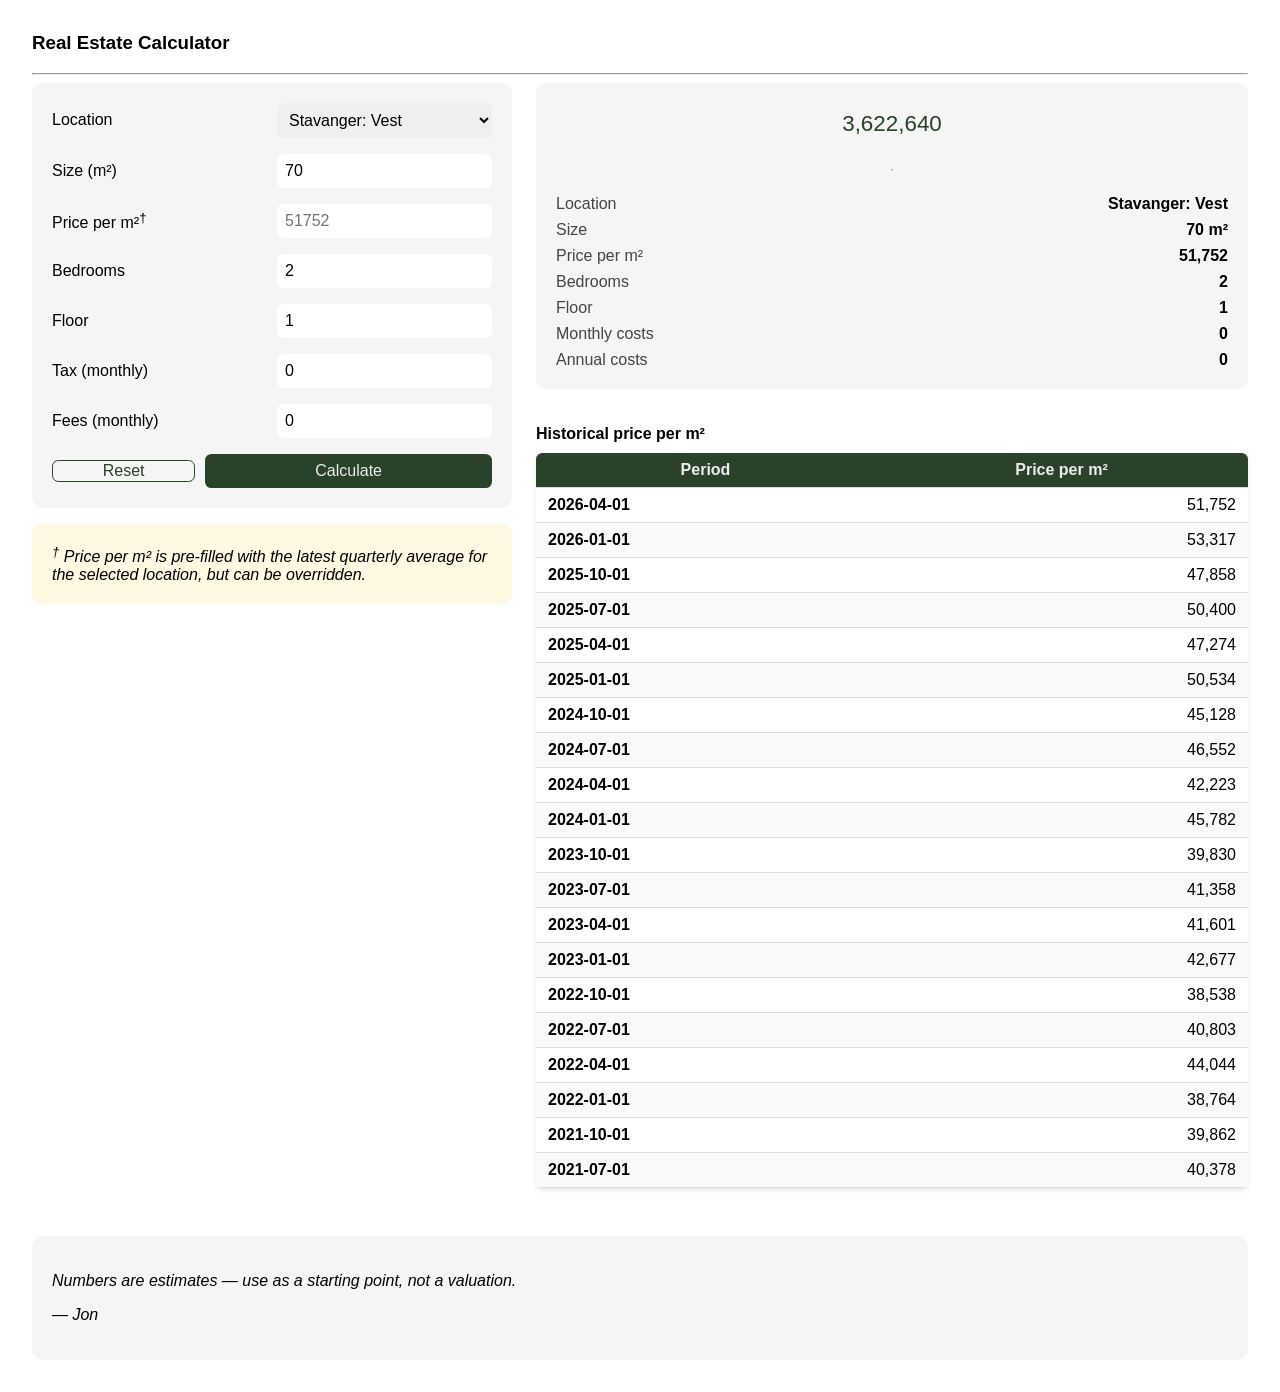
==== apartment-calculator/index.html @ 02e73a8b "apartment calculator init" ====
<!doctype html>
<html lang="en">
    <head>
        <meta charset="UTF-8" />
        <meta name="viewport" content="width=device-width, initial-scale=1.0" />
        <title>Real Estate Calculator</title>
        <link href="../shared/theme.css" rel="stylesheet" />
        <link href="styles.css" rel="stylesheet" />
    </head>
    <body>
        <main>
            <h3>Real Estate Calculator</h3>
            <hr />
            <div class="layout">
                <aside>
                    <form id="apartment-form" class="card">
                        <section>
                            <label for="location">Location</label>
                            <select name="location" id="location" required>
                                <option value="">Select</option>
                            </select>
                        </section>
                        <section>
                            <label for="sqm">Size (m&sup2;)</label>
                            <input
                                type="number"
                                step="any"
                                name="sqm"
                                id="sqm"
                                value="70"
                                required
                            />
                        </section>
                        <section>
                            <label for="price-per-sqm">
                                Price per m&sup2;<sup>&dagger;</sup>
                            </label>
                            <input
                                type="number"
                                step="any"
                                name="price-per-sqm"
                                id="price-per-sqm"
                            />
                        </section>
                        <section>
                            <label for="bedrooms">Bedrooms</label>
                            <input
                                type="number"
                                step="1"
                                min="0"
                                name="bedrooms"
                                id="bedrooms"
                                value="2"
                            />
                        </section>
                        <section>
                            <label for="floor">Floor</label>
                            <input
                                type="number"
                                step="1"
                                name="floor"
                                id="floor"
                                value="1"
                            />
                        </section>
                        <section>
                            <label for="tax-monthly">Tax (monthly)</label>
                            <input
                                type="number"
                                step="any"
                                min="0"
                                name="tax-monthly"
                                id="tax-monthly"
                                value="0"
                            />
                        </section>
                        <section>
                            <label for="fees-monthly">Fees (monthly)</label>
                            <input
                                type="number"
                                step="any"
                                min="0"
                                name="fees-monthly"
                                id="fees-monthly"
                                value="0"
                            />
                        </section>
                        <section class="form-handles">
                            <button class="transparent" id="btn-reset">Reset</button>
                            <button class="primary" id="btn-calculate">Calculate</button>
                        </section>
                    </form>
                    <div class="card note">
                        <em>
                            <sup>&dagger;</sup> Price per m&sup2; is
                            pre-filled with the latest quarterly average for
                            the selected location, but can be overridden.
                        </em>
                    </div>
                </aside>
                <aside>
                    <div class="card">
                        <div class="result-headline">
                            <span data-slot="apartment-value">&mdash;</span>
                        </div>
                        <hr />
                        <div class="result-grid">
                            <strong>Location</strong>
                            <span data-slot="location">&mdash;</span>
                            <strong>Size</strong>
                            <span data-slot="sqm">&mdash;</span>
                            <strong>Price per m&sup2;</strong>
                            <span data-slot="price-per-sqm">&mdash;</span>
                            <strong>Bedrooms</strong>
                            <span data-slot="bedrooms">&mdash;</span>
                            <strong>Floor</strong>
                            <span data-slot="floor">&mdash;</span>
                            <strong>Monthly costs</strong>
                            <span data-slot="monthly-costs">&mdash;</span>
                            <strong>Annual costs</strong>
                            <span data-slot="annual-costs">&mdash;</span>
                        </div>
                    </div>
                    <section>
                        <h4>Historical price per m&sup2;</h4>
                        <table id="history-table">
                            <thead>
                                <tr>
                                    <th>Period</th>
                                    <th>Price per m&sup2;</th>
                                </tr>
                            </thead>
                            <tbody></tbody>
                        </table>
                    </section>
                </aside>
            </div>
            <footer class="card">
                <cite>
                    <p>Numbers are estimates &mdash; use as a starting point, not a valuation.</p>
                    <p>&mdash; Jon</p>
                </cite>
            </footer>
        </main>
    </body>
    <script type="module" src="scripts/main.js"></script>
</html>
---- shared/theme.css ----
:root {
    --color-primary: #2a4229;
    --color-primary-hover: #3a5a39;
    --color-text-inversed: #ececec;
    --color-text-muted: #444;
    
    --color-card-background: #f5f5f5;
    --color-note-background: #fff8e3;

    --color-table-background: #f9f9f9;
    --color-table-border: #ddd;
    --color-table-gradient-1: #4a90c8;
    --color-table-gradient-2: #cfe2f3;
    --color-table-gradient-3: #f4cccc;
    --color-table-gradient-4: #cc4c4c;
}

body {
    margin: 2rem;
}

a:has(button) {
    text-decoration: none;
}

select,
table,
body,
input,
button {
    font-family: sans-serif;
    font-size: 1rem;
    border-radius: 0.4rem;
}
button.primary {
    background-color: var(--color-primary);
    color: var(--color-text-inversed);
    border: none;
    padding: 0.5rem 1rem;
    cursor: pointer;
    transition: background-color 0.2s ease;
}
button.primary:hover {
    background-color: var(--color-primary-hover);
}

button.transparent {
    background-color: transparent;
    color: var(--color-primary);
    border: 1px solid var(--color-primary);
}

button.transparent:hover {
    background-color: var(--color-primary);
    color: var(--color-text-inversed);
}

main {
    width: min(100%, 1400px);
    margin: auto;
}

.flex-col,
.flex-row {
    display: flex;
    gap: 4px;
    align-items: center;
}

.flex-col {
    flex-direction: column;
    align-items: stretch;
}

.card {
    background-color: var(--color-card-background);
    padding: 20px;
    display: flex;
    flex-direction: column;
    gap: 1rem;
    border-radius: 0.7rem;
}
---- apartment-calculator/styles.css ----
.layout {
    display: grid;
    grid-template-columns: 480px 1fr;
    gap: 24px;
    align-items: start;
}

.layout > aside {
    position: sticky;
    top: 12px;
    display: flex;
    flex-direction: column;
    gap: 1rem;
}

@media (max-width: 900px) {
    .layout {
        grid-template-columns: 1fr;
    }
    .layout > aside {
        position: static;
    }
}

form hr {
    margin: 1rem 0;
}

.form-handles {
    display: grid;
    grid-template-columns: 1fr 2fr;
}

form section {
    display: grid;
    grid-template-columns: 1fr 1fr;
    gap: 10px;
    align-items: center;
}

select,
input {
    padding: 0.5rem;
    border-radius: 0.4rem;
    border: none;
    font-family: sans-serif;
    font-size: 1rem;
    min-width: 0;
}
select:focus,
input:focus {
    outline: 2px solid var(--color-primary);
}

h4 {
    margin: 20px 0 10px;
}

.result-grid {
    display: grid;
    grid-template-columns: 1fr auto;
    gap: 8px 16px;
}
.result-grid strong {
    color: var(--color-text-muted);
    font-weight: normal;
}
.result-grid span {
    text-align: right;
    font-family: sans-serif;
    font-weight: bold;
}

.result-headline {
    font-size: 1.4rem;
    color: var(--color-primary);
    text-align: center;
    padding: 8px 0;
}

table {
    width: 100%;
    border-collapse: collapse;
    box-shadow: 0 2px 4px rgba(0, 0, 0, 0.1);
    overflow: hidden;
}

th,
td {
    padding: 8px 12px;
    text-align: right;
    border-bottom: 1px solid var(--color-table-border);
}

tr.even {
    background-color: var(--color-table-background);
}

th {
    background-color: var(--color-primary);
    color: var(--color-text-inversed);
    text-align: center;
}

td:first-child {
    text-align: left;
    font-weight: bold;
}

footer {
    margin-top: 3rem;
}

.note {
    background-color: var(--color-note-background);
}

@media (max-width: 600px) {
    form {
        padding: 12px;
    }
    form section {
        grid-template-columns: 1fr;
        gap: 4px;
    }
    body {
        margin: 0;
    }
}
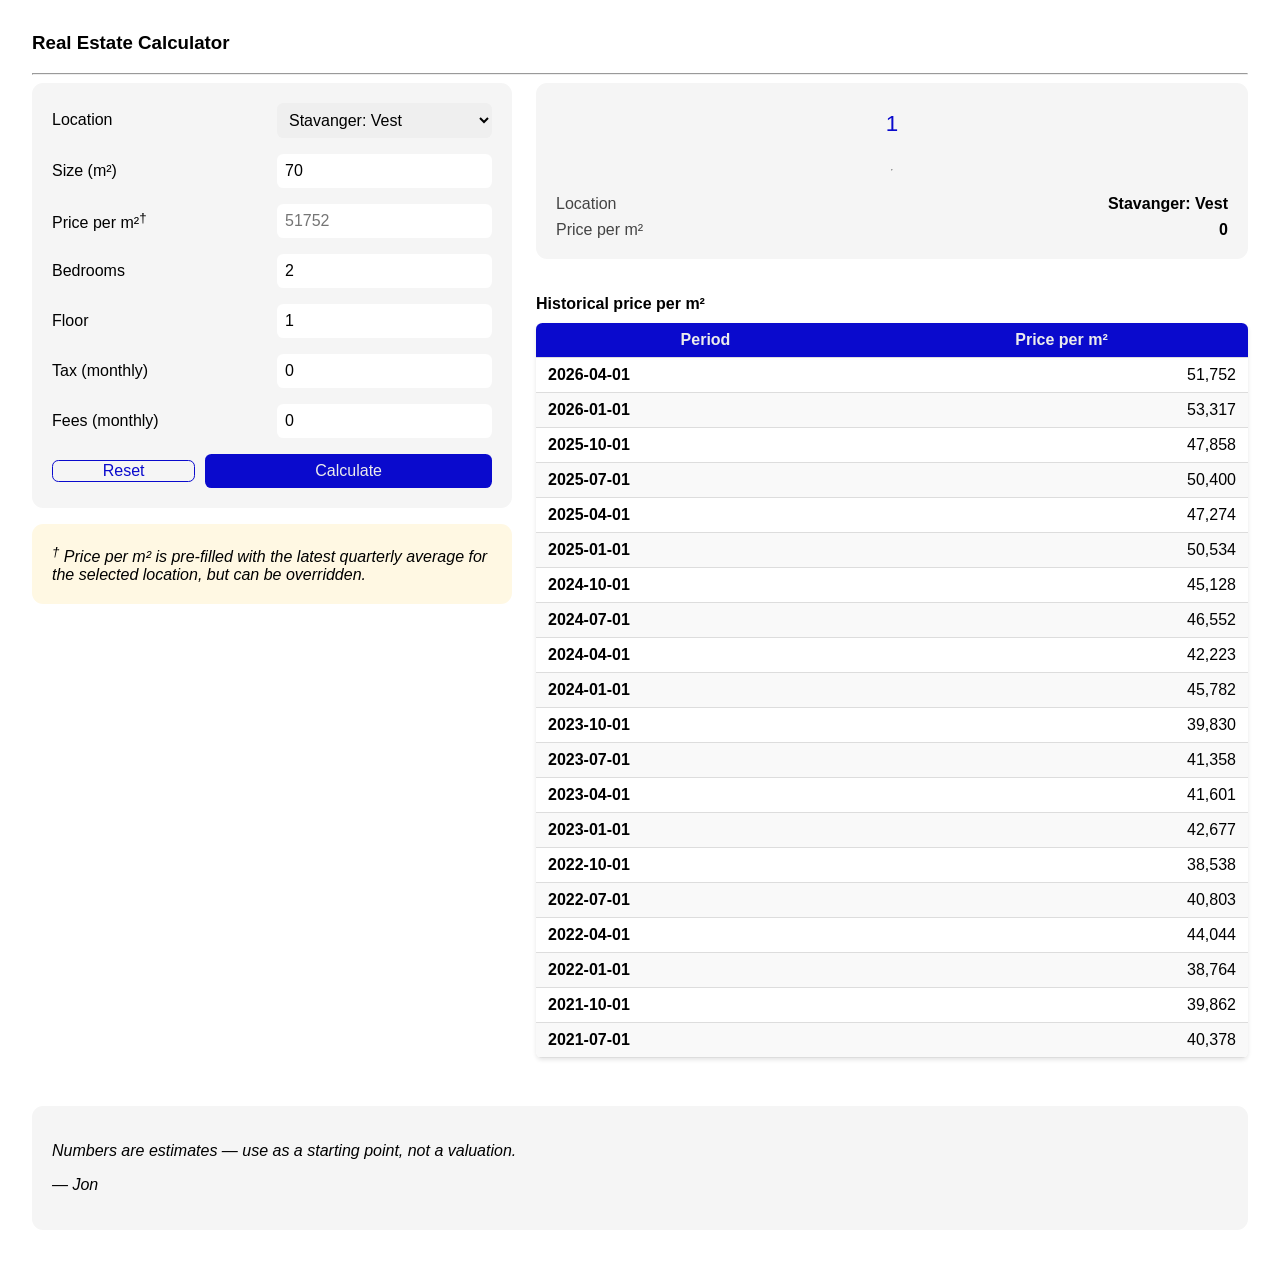
==== commit 5fbd3caa: "historical prices" ====
--- a/apartment-calculator/index.html
+++ b/apartment-calculator/index.html
@@ -107,18 +107,8 @@
                         <div class="result-grid">
                             <strong>Location</strong>
                             <span data-slot="location">&mdash;</span>
-                            <strong>Size</strong>
-                            <span data-slot="sqm">&mdash;</span>
                             <strong>Price per m&sup2;</strong>
                             <span data-slot="price-per-sqm">&mdash;</span>
-                            <strong>Bedrooms</strong>
-                            <span data-slot="bedrooms">&mdash;</span>
-                            <strong>Floor</strong>
-                            <span data-slot="floor">&mdash;</span>
-                            <strong>Monthly costs</strong>
-                            <span data-slot="monthly-costs">&mdash;</span>
-                            <strong>Annual costs</strong>
-                            <span data-slot="annual-costs">&mdash;</span>
                         </div>
                     </div>
                     <section>
--- a/shared/theme.css
+++ b/shared/theme.css
@@ -1,6 +1,6 @@
 :root {
-    --color-primary: #2a4229;
-    --color-primary-hover: #3a5a39;
+    --color-primary: #0A0ACD;
+    --color-primary-hover: #000068;
     --color-text-inversed: #ececec;
     --color-text-muted: #444;
     
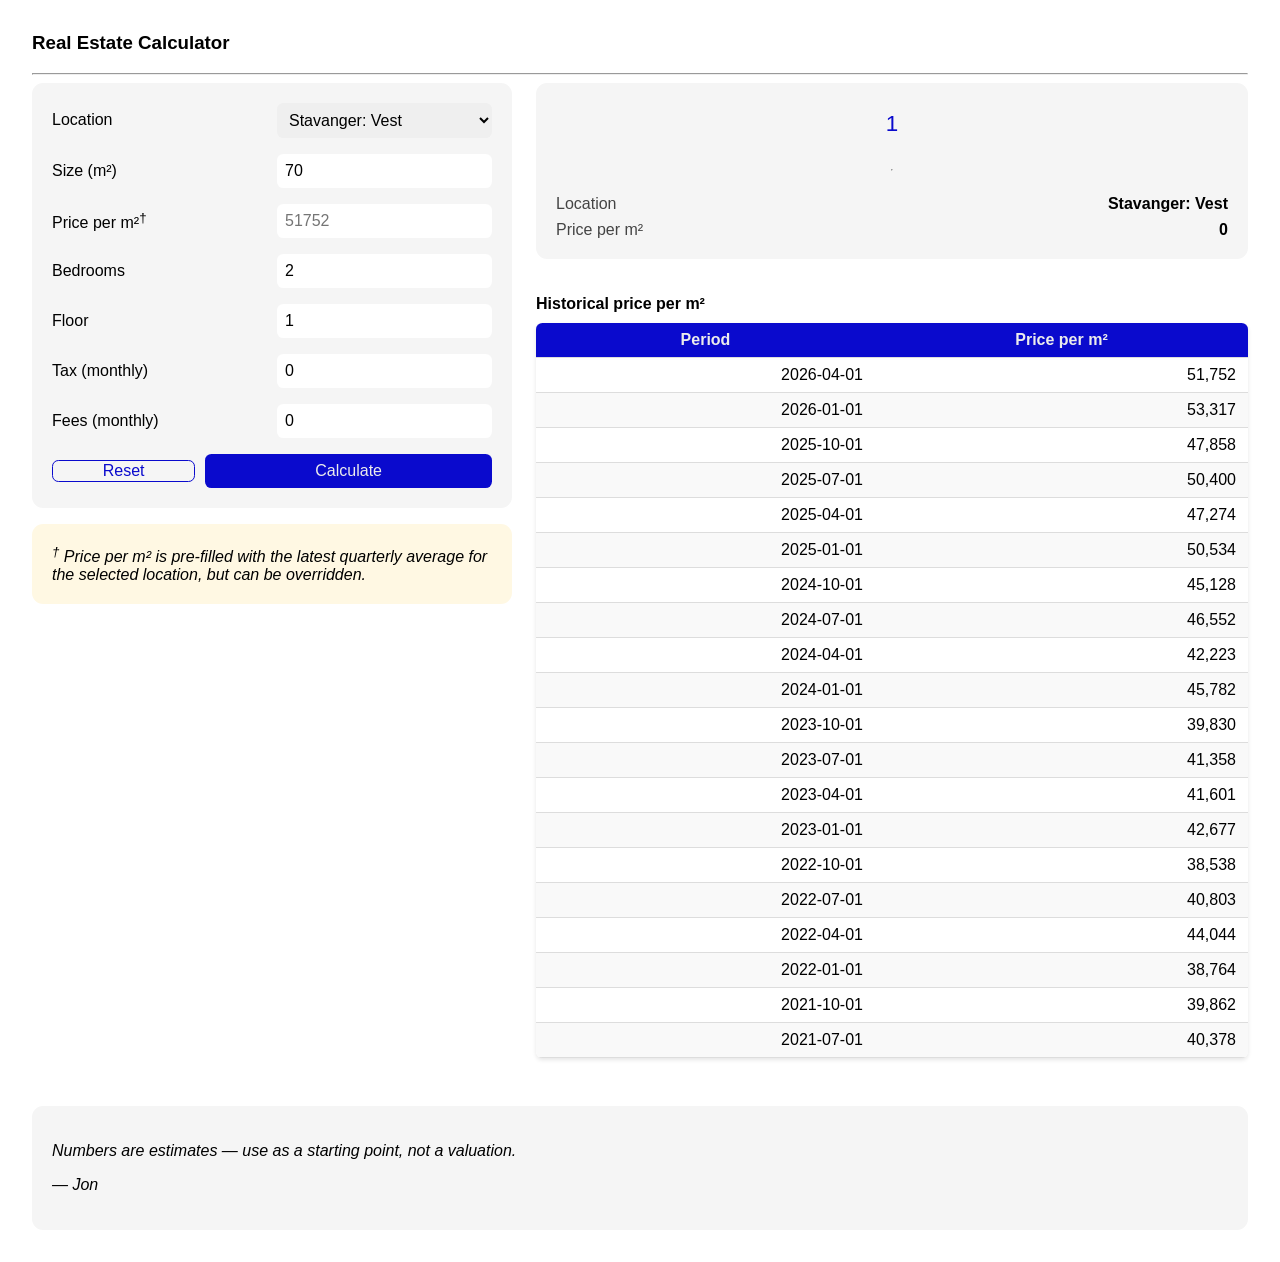
==== commit cb3392a1: "football calc" ====
--- a/apartment-calculator/index.html
+++ b/apartment-calculator/index.html
@@ -6,6 +6,7 @@
         <title>Real Estate Calculator</title>
         <link href="../shared/theme.css" rel="stylesheet" />
         <link href="styles.css" rel="stylesheet" />
+        <link rel="icon" href="../shared/favicon.png" />
     </head>
     <body>
         <main>
--- a/shared/theme.css
+++ b/shared/theme.css
@@ -79,4 +79,135 @@
     flex-direction: column;
     gap: 1rem;
     border-radius: 0.7rem;
+}
+
+/* Table */
+
+table {
+    width: 100%;
+    border-collapse: collapse;
+    box-shadow: 0 2px 4px rgba(0, 0, 0, 0.1);
+    overflow: hidden;
+}
+
+th,
+td {
+    padding: 8px 12px;
+    text-align: right;
+    border-bottom: 1px solid var(--color-table-border);
+}
+
+tr.even {
+    background-color: var(--color-table-background);
+}
+
+th {
+    background-color: var(--color-primary);
+    color: var(--color-text-inversed);
+    text-align: center;
+}
+
+td[data-tone="low-2"] {
+    background-color: var(--color-table-gradient-1);
+    color: var(--color-text-inversed);
+}
+td[data-tone="low-1"] {
+    background-color: var(--color-table-gradient-2);
+}
+td[data-tone="none"] {
+    background-color: var(--color-table-background);
+}
+td[data-tone="high-1"] {
+    background-color: var(--color-table-gradient-3);
+}
+td[data-tone="high-2"] {
+    background-color: var(--color-table-gradient-4);
+    color: var(--color-text-inversed);
+}
+td[data-tone="high-2"] strong,
+td[data-tone="low-2"] strong {
+    color: inherit;
+}
+
+/* Inferno colormap */
+td[data-tone="inferno-0"] {
+    background-color: #460A5D;
+    color: var(--color-text-inversed);
+}
+td[data-tone="inferno-1"] {
+    background-color: #46307D;
+    color: var(--color-text-inversed);
+}
+td[data-tone="inferno-2"] {
+    background-color: #3A528B;
+    color: var(--color-text-inversed);
+}
+td[data-tone="inferno-3"] {
+    background-color: #2D6F8E;
+    color: var(--color-text-inversed);
+}
+td[data-tone="inferno-4"] {
+    background-color: #228B8D;
+    color: var(--color-text-inversed);
+}
+td[data-tone="inferno-5"] {
+    background-color: #21A585;
+    color: var(--color-text-inversed);
+}
+td[data-tone="inferno-6"] {
+    background-color: #44BE70;
+}
+td[data-tone="inferno-7"] {
+    background-color: #84D44A;
+}
+td[data-tone="inferno-8"] {
+    background-color: #D2E11A;
+}
+td[data-tone="inferno-9"] {
+    background-color: #FDE724;
+}
+
+@media (max-width: 600px) {
+    form {
+        padding: 12px;
+    }
+    form section {
+        grid-template-columns: 1fr;
+        gap: 4px;
+    }
+    th,
+    td {
+        padding: 6px 8px;
+        font-size: 0.9rem;
+    }
+    body {
+        margin: 0;
+    }
+    h3 {
+        padding: 0rem 0.5rem;
+    }
+}
+
+/* Input form */
+
+.form-handles {
+    display: grid;
+    grid-template-columns: 1fr 2fr;
+}
+
+form section {
+    display: grid;
+    grid-template-columns: 1fr 1fr;
+    gap: 10px;
+}
+
+select,
+input {
+    padding: 0.5rem;
+    border-radius: 0.4rem;
+    border: none;
+}
+select:focus,
+input:focus {
+    outline: 2px solid var(--color-primary);
 }
--- a/apartment-calculator/styles.css
+++ b/apartment-calculator/styles.css
@@ -78,35 +78,6 @@
     padding: 8px 0;
 }
 
-table {
-    width: 100%;
-    border-collapse: collapse;
-    box-shadow: 0 2px 4px rgba(0, 0, 0, 0.1);
-    overflow: hidden;
-}
-
-th,
-td {
-    padding: 8px 12px;
-    text-align: right;
-    border-bottom: 1px solid var(--color-table-border);
-}
-
-tr.even {
-    background-color: var(--color-table-background);
-}
-
-th {
-    background-color: var(--color-primary);
-    color: var(--color-text-inversed);
-    text-align: center;
-}
-
-td:first-child {
-    text-align: left;
-    font-weight: bold;
-}
-
 footer {
     margin-top: 3rem;
 }
@@ -114,16 +85,3 @@
 .note {
     background-color: var(--color-note-background);
 }
-
-@media (max-width: 600px) {
-    form {
-        padding: 12px;
-    }
-    form section {
-        grid-template-columns: 1fr;
-        gap: 4px;
-    }
-    body {
-        margin: 0;
-    }
-}
